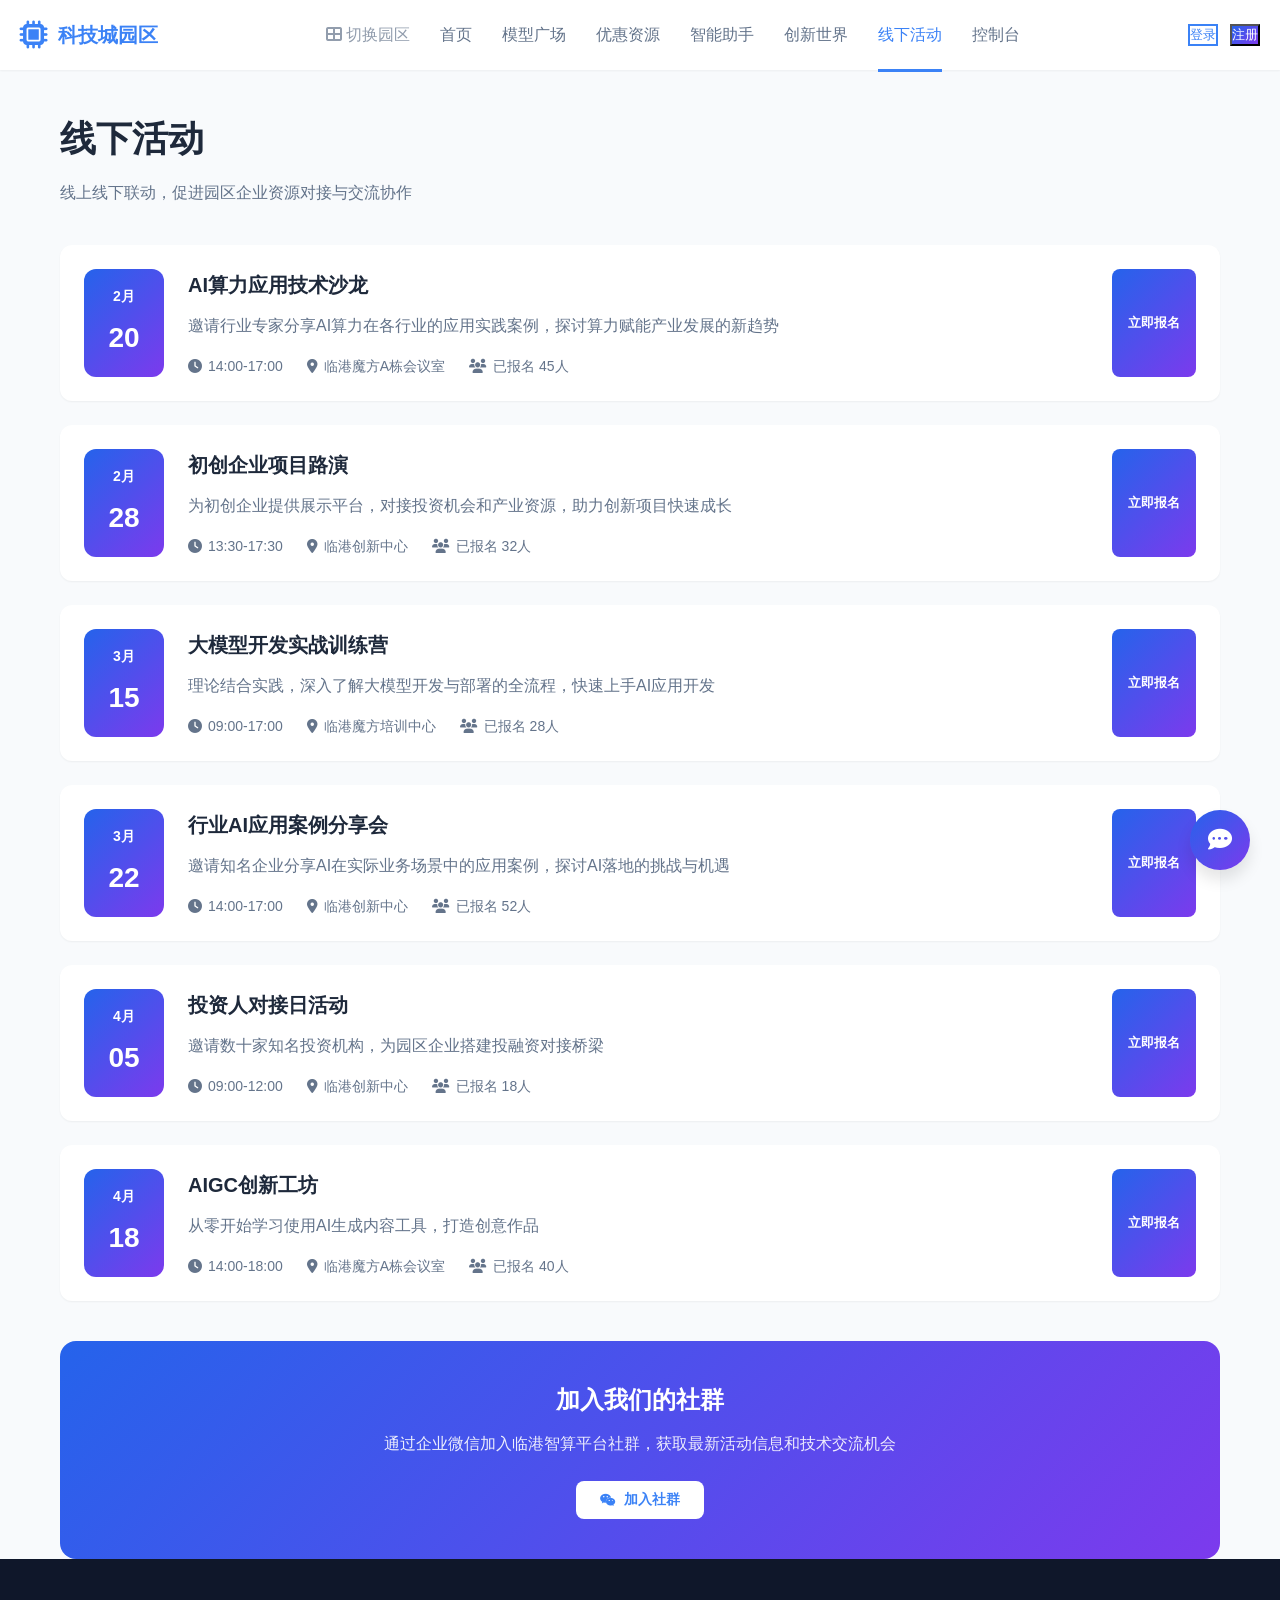
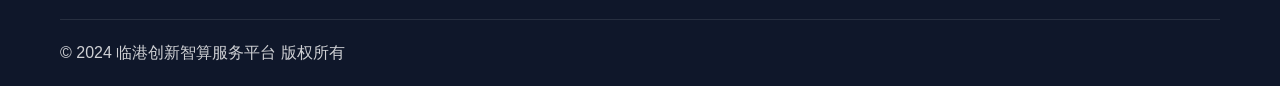
==== demo/activities.html @ a226a866 "feat: 临港创新智算服务平台静态Demo - 首页、模型广场、优惠资源、智能助手、创新世界、线下活动等页面 - 多园区配置支持（科技城、影视基地、魔方等7个园区） - 响应式设计，纯HTML/CS" ====
<!DOCTYPE html>
<html lang="zh-CN">
<head>
    <meta charset="UTF-8">
    <meta name="viewport" content="width=device-width, initial-scale=1.0">
    <title>线下活动 - 临港创新智算服务平台</title>
    <link rel="stylesheet" href="styles.css">
    <link rel="stylesheet" href="https://cdnjs.cloudflare.com/ajax/libs/font-awesome/6.4.0/css/all.min.css">
    <script src="config.js"></script>
    <style>
        :root {
            --primary-color: #3b82f6;
            --primary-dark: #2563eb;
            --primary-gradient: linear-gradient(135deg, #3b82f6, #2563eb);
        }
    </style>
</head>
<body onload="initParkPage()">
    <!-- 顶部导航栏 -->
    <header class="header">
        <div class="header-container">
            <div class="logo">
                <i class="fas fa-microchip"></i>
                <span id="siteTitle">临港创新智算服务平台</span>
            </div>
            <nav class="nav" id="mainNav">
                <a href="portal.html" class="nav-item" style="opacity:0.7"><i class="fas fa-th-large"></i> 切换园区</a>
                <a href="index.html" class="nav-item">首页</a>
                <a href="models.html" class="nav-item" data-feature="models">模型广场</a>
                <a href="resources.html" class="nav-item" data-feature="resources">优惠资源</a>
                <a href="agent.html" class="nav-item" data-feature="agent">智能助手</a>
                <a href="innovation.html" class="nav-item" data-feature="innovation">创新世界</a>
                <a href="activities.html" class="nav-item active" data-feature="activities">线下活动</a>
                <a href="dashboard.html" class="nav-item">控制台</a>
            </nav>
            <div class="auth-buttons">
                <button class="btn-secondary" onclick="showLoginModal()">登录</button>
                <button class="btn-primary" onclick="showLoginModal()">注册</button>
            </div>
            <div class="user-info" id="userInfo" style="display: none;">
                <div class="user-avatar">
                    <i class="fas fa-user"></i>
                </div>
                <div class="user-name" id="userName">企业用户</div>
                <div class="user-dropdown">
                    <a href="dashboard.html"><i class="fas fa-user-circle"></i> 个人中心</a>
                    <a href="dashboard.html"><i class="fas fa-file-invoice-dollar"></i> 账单中心</a>
                    <a href="dashboard.html"><i class="fas fa-cog"></i> 平台管理</a>
                    <a href="#" onclick="logout()"><i class="fas fa-sign-out-alt"></i> 退出登录</a>
                </div>
            </div>
        </div>
    </header>

    <main class="main-content">
        <div class="container">
            <h1 class="page-title">线下活动</h1>
            <p class="page-subtitle">线上线下联动，促进园区企业资源对接与交流协作</p>

            <div class="activity-list">
                <div class="activity-card">
                    <div class="activity-date">
                        <div class="date-month">2月</div>
                        <div class="date-day">20</div>
                    </div>
                    <div class="activity-content">
                        <h4>AI算力应用技术沙龙</h4>
                        <p class="activity-desc">邀请行业专家分享AI算力在各行业的应用实践案例，探讨算力赋能产业发展的新趋势</p>
                        <div class="activity-meta">
                            <span><i class="fas fa-clock"></i> 14:00-17:00</span>
                            <span><i class="fas fa-map-marker-alt"></i> 临港魔方A栋会议室</span>
                            <span><i class="fas fa-users"></i> 已报名 45人</span>
                        </div>
                    </div>
                    <button class="btn btn-primary btn-small" onclick="signUpActivity('AI算力应用技术沙龙')">立即报名</button>
                </div>

                <div class="activity-card">
                    <div class="activity-date">
                        <div class="date-month">2月</div>
                        <div class="date-day">28</div>
                    </div>
                    <div class="activity-content">
                        <h4>初创企业项目路演</h4>
                        <p class="activity-desc">为初创企业提供展示平台，对接投资机会和产业资源，助力创新项目快速成长</p>
                        <div class="activity-meta">
                            <span><i class="fas fa-clock"></i> 13:30-17:30</span>
                            <span><i class="fas fa-map-marker-alt"></i> 临港创新中心</span>
                            <span><i class="fas fa-users"></i> 已报名 32人</span>
                        </div>
                    </div>
                    <button class="btn btn-primary btn-small" onclick="signUpActivity('初创企业项目路演')">立即报名</button>
                </div>

                <div class="activity-card">
                    <div class="activity-date">
                        <div class="date-month">3月</div>
                        <div class="date-day">15</div>
                    </div>
                    <div class="activity-content">
                        <h4>大模型开发实战训练营</h4>
                        <p class="activity-desc">理论结合实践，深入了解大模型开发与部署的全流程，快速上手AI应用开发</p>
                        <div class="activity-meta">
                            <span><i class="fas fa-clock"></i> 09:00-17:00</span>
                            <span><i class="fas fa-map-marker-alt"></i> 临港魔方培训中心</span>
                            <span><i class="fas fa-users"></i> 已报名 28人</span>
                        </div>
                    </div>
                    <button class="btn btn-primary btn-small" onclick="signUpActivity('大模型开发实战训练营')">立即报名</button>
                </div>

                <div class="activity-card">
                    <div class="activity-date">
                        <div class="date-month">3月</div>
                        <div class="date-day">22</div>
                    </div>
                    <div class="activity-content">
                        <h4>行业AI应用案例分享会</h4>
                        <p class="activity-desc">邀请知名企业分享AI在实际业务场景中的应用案例，探讨AI落地的挑战与机遇</p>
                        <div class="activity-meta">
                            <span><i class="fas fa-clock"></i> 14:00-17:00</span>
                            <span><i class="fas fa-map-marker-alt"></i> 临港创新中心</span>
                            <span><i class="fas fa-users"></i> 已报名 52人</span>
                        </div>
                    </div>
                    <button class="btn btn-primary btn-small" onclick="signUpActivity('行业AI应用案例分享会')">立即报名</button>
                </div>

                <div class="activity-card">
                    <div class="activity-date">
                        <div class="date-month">4月</div>
                        <div class="date-day">05</div>
                    </div>
                    <div class="activity-content">
                        <h4>投资人对接日活动</h4>
                        <p class="activity-desc">邀请数十家知名投资机构，为园区企业搭建投融资对接桥梁</p>
                        <div class="activity-meta">
                            <span><i class="fas fa-clock"></i> 09:00-12:00</span>
                            <span><i class="fas fa-map-marker-alt"></i> 临港创新中心</span>
                            <span><i class="fas fa-users"></i> 已报名 18人</span>
                        </div>
                    </div>
                    <button class="btn btn-primary btn-small" onclick="signUpActivity('投资人对接日活动')">立即报名</button>
                </div>

                <div class="activity-card">
                    <div class="activity-date">
                        <div class="date-month">4月</div>
                        <div class="date-day">18</div>
                    </div>
                    <div class="activity-content">
                        <h4>AIGC创新工坊</h4>
                        <p class="activity-desc">从零开始学习使用AI生成内容工具，打造创意作品</p>
                        <div class="activity-meta">
                            <span><i class="fas fa-clock"></i> 14:00-18:00</span>
                            <span><i class="fas fa-map-marker-alt"></i> 临港魔方A栋会议室</span>
                            <span><i class="fas fa-users"></i> 已报名 40人</span>
                        </div>
                    </div>
                    <button class="btn btn-primary btn-small" onclick="signUpActivity('AIGC创新工坊')">立即报名</button>
                </div>
            </div>

            <div class="join-community">
                <h3>加入我们的社群</h3>
                <p>通过企业微信加入临港智算平台社群，获取最新活动信息和技术交流机会</p>
                <button class="btn btn-primary" onclick="showCommunityModal()">
                    <i class="fab fa-weixin"></i> 加入社群
                </button>
            </div>
        </div>
    </main>

    <!-- 页脚 -->
    <footer class="footer">
        <div class="container">
            <div class="footer-bottom">
                <p>&copy; 2024 临港创新智算服务平台 版权所有</p>
            </div>
        </div>
    </footer>

    <!-- 登录模态框 -->
    <div class="modal" id="loginModal">
        <div class="modal-content">
            <div class="modal-header">
                <h3>登录</h3>
                <button class="modal-close" onclick="closeModal('loginModal')">&times;</button>
            </div>
            <div class="modal-body">
                <form id="loginForm">
                    <div class="form-group">
                        <label>用户名/手机号</label>
                        <input type="text" id="loginUsername" placeholder="请输入用户名或手机号">
                    </div>
                    <div class="form-group">
                        <label>密码</label>
                        <input type="password" id="loginPassword" placeholder="请输入密码">
                    </div>
                    <button type="submit" class="btn btn-primary btn-block">登录</button>
                </form>
            </div>
        </div>
    </div>

    <!-- 悬浮聊天按钮 -->
    <button class="chat-float-btn" id="chatFloatBtn" onclick="toggleChat()">
        <i class="fas fa-comment-dots"></i>
    </button>

    <script src="script.js"></script>
    <script>
        function initParkPage() {
            const park = initPark();
            if (!park) return;
            document.title = park.name + ' - 线下活动';
            document.getElementById('siteTitle').textContent = park.name;
            document.querySelectorAll('[data-feature]').forEach(item => {
                const feature = item.getAttribute('data-feature');
                if (park.features[feature] === false) item.style.display = 'none';
            });
        }
    </script>
</body>
</html>
---- demo/styles.css ----
* {
    margin: 0;
    padding: 0;
    box-sizing: border-box;
}

:root {
    --primary-color: #2563eb;
    --primary-dark: #1d4ed8;
    --primary-light: #3b82f6;
    --secondary-color: #64748b;
    --success-color: #10b981;
    --warning-color: #f59e0b;
    --danger-color: #ef4444;
    --bg-light: #f8fafc;
    --bg-white: #ffffff;
    --text-primary: #1e293b;
    --text-secondary: #64748b;
    --border-color: #e2e8f0;
    --shadow-sm: 0 1px 2px rgba(0, 0, 0, 0.05);
    --shadow-md: 0 4px 6px rgba(0, 0, 0, 0.1);
    --shadow-lg: 0 10px 15px rgba(0, 0, 0, 0.1);
    --shadow-xl: 0 20px 25px rgba(0, 0, 0, 0.15);
    --gradient-primary: linear-gradient(135deg, #2563eb 0%, #7c3aed 100%);
    --gradient-hero: linear-gradient(135deg, #0f172a 0%, #1e293b 50%, #334155 100%);
}

body {
    font-family: -apple-system, BlinkMacSystemFont, 'Segoe UI', 'PingFang SC', 'Hiragino Sans GB', 'Microsoft YaHei', sans-serif;
    line-height: 1.6;
    color: var(--text-primary);
    background-color: var(--bg-light);
    overflow-x: hidden;
}

.container {
    max-width: 1200px;
    margin: 0 auto;
    padding: 0 20px;
}

/* Header */
.header {
    background-color: var(--bg-white);
    box-shadow: var(--shadow-sm);
    position: sticky;
    top: 0;
    z-index: 1000;
}

.header-container {
    max-width: 1400px;
    margin: 0 auto;
    padding: 0 20px;
    height: 70px;
    display: flex;
    align-items: center;
    justify-content: space-between;
}

.logo {
    display: flex;
    align-items: center;
    font-size: 20px;
    font-weight: 700;
    color: var(--primary-color);
}

.logo i {
    font-size: 28px;
    margin-right: 10px;
}

.nav {
    display: flex;
    gap: 30px;
}

.nav-item {
    color: var(--text-secondary);
    text-decoration: none;
    font-weight: 500;
    transition: color 0.3s;
    position: relative;
}

.nav-item:hover,
.nav-item.active {
    color: var(--primary-color);
}

.nav-item.active::after {
    content: '';
    position: absolute;
    bottom: -24px;
    left: 0;
    right: 0;
    height: 3px;
    background: var(--primary-color);
}

.auth-buttons {
    display: flex;
    gap: 12px;
    align-items: center;
}

.user-info {
    display: flex;
    align-items: center;
    gap: 12px;
    cursor: pointer;
    position: relative;
}

.user-avatar {
    width: 36px;
    height: 36px;
    background: var(--gradient-primary);
    border-radius: 50%;
    display: flex;
    align-items: center;
    justify-content: center;
    color: white;
}

.user-name {
    font-weight: 500;
}

.user-dropdown {
    position: absolute;
    top: 60px;
    right: 0;
    background: var(--bg-white);
    border-radius: 8px;
    box-shadow: var(--shadow-lg);
    min-width: 180px;
    display: none;
    z-index: 1001;
}

.user-dropdown.active {
    display: block;
}

.user-dropdown a {
    display: flex;
    align-items: center;
    gap: 10px;
    padding: 12px 16px;
    color: var(--text-primary);
    text-decoration: none;
    transition: background 0.3s;
}

.user-dropdown a:hover {
    background: var(--bg-light);
}

.user-dropdown a:first-child {
    border-radius: 8px 8px 0 0;
}

.user-dropdown a:last-child {
    border-radius: 0 0 8px 8px;
    color: var(--danger-color);
}

/* Buttons */
.btn {
    padding: 10px 24px;
    border: none;
    border-radius: 8px;
    font-size: 14px;
    font-weight: 600;
    cursor: pointer;
    transition: all 0.3s;
    display: inline-flex;
    align-items: center;
    justify-content: center;
    gap: 8px;
    text-decoration: none;
}

.btn-primary {
    background: var(--gradient-primary);
    color: white;
}

.btn-primary:hover {
    background: var(--primary-dark);
    transform: translateY(-2px);
    box-shadow: var(--shadow-md);
}

.btn-secondary {
    background: var(--bg-white);
    color: var(--primary-color);
    border: 2px solid var(--primary-color);
}

.btn-secondary:hover {
    background: var(--primary-color);
    color: white;
}

.btn-large {
    padding: 14px 36px;
    font-size: 16px;
}

.btn-block {
    width: 100%;
}

.btn-small {
    padding: 6px 16px;
    font-size: 13px;
}

/* Hero Section */
.hero {
    background: var(--gradient-hero);
    color: white;
    padding: 120px 0 80px;
    position: relative;
    overflow: hidden;
}

.hero::before {
    content: '';
    position: absolute;
    top: 0;
    left: 0;
    right: 0;
    bottom: 0;
    background: url('data:image/svg+xml,<svg xmlns="http://www.w3.org/2000/svg" viewBox="0 0 100 100"><circle cx="50" cy="50" r="1" fill="rgba(255,255,255,0.1)"/></svg>') repeat;
    background-size: 40px 40px;
    animation: float 20s linear infinite;
}

@keyframes float {
    0% { transform: translateY(0); }
    100% { transform: translateY(-40px); }
}

.hero-content {
    text-align: center;
    position: relative;
    z-index: 1;
}

.hero h1 {
    font-size: 48px;
    font-weight: 800;
    margin-bottom: 20px;
    line-height: 1.2;
}

.hero-subtitle {
    font-size: 20px;
    color: rgba(255, 255, 255, 0.8);
    margin-bottom: 40px;
}

.hero-buttons {
    display: flex;
    gap: 20px;
    justify-content: center;
    margin-bottom: 60px;
}

.hero-stats {
    display: flex;
    justify-content: center;
    gap: 60px;
    max-width: 800px;
    margin: 0 auto;
}

.stat-item {
    text-align: center;
}

.stat-number {
    font-size: 36px;
    font-weight: 800;
    color: var(--primary-light);
    margin-bottom: 8px;
}

.stat-label {
    font-size: 14px;
    color: rgba(255, 255, 255, 0.7);
}

/* Features Section */
.features {
    padding: 80px 0;
    background: var(--bg-white);
}

.section-title {
    text-align: center;
    font-size: 36px;
    font-weight: 700;
    margin-bottom: 16px;
    color: var(--text-primary);
}

.section-subtitle {
    text-align: center;
    font-size: 16px;
    color: var(--text-secondary);
    margin-bottom: 50px;
    max-width: 600px;
    margin-left: auto;
    margin-right: auto;
}

.features-grid {
    display: grid;
    grid-template-columns: repeat(auto-fit, minmax(280px, 1fr));
    gap: 30px;
}

.feature-card {
    background: var(--bg-light);
    border-radius: 16px;
    padding: 40px 30px;
    text-align: center;
    transition: all 0.3s;
}

.feature-card:hover {
    transform: translateY(-8px);
    box-shadow: var(--shadow-lg);
    background: var(--bg-white);
}

.feature-icon {
    width: 80px;
    height: 80px;
    background: var(--gradient-primary);
    border-radius: 50%;
    display: flex;
    align-items: center;
    justify-content: center;
    margin: 0 auto 24px;
    color: white;
    font-size: 32px;
}

.feature-card h3 {
    font-size: 22px;
    font-weight: 700;
    margin-bottom: 16px;
    color: var(--text-primary);
}

.feature-card p {
    color: var(--text-secondary);
    margin-bottom: 20px;
    line-height: 1.6;
}

.feature-link {
    color: var(--primary-color);
    text-decoration: none;
    font-weight: 600;
    display: inline-flex;
    align-items: center;
    gap: 6px;
    transition: gap 0.3s;
}

.feature-link:hover {
    gap: 10px;
}

/* Section Light */
.section-light {
    padding: 80px 0;
    background: var(--bg-light);
}

/* Model Section */
.model-tabs {
    display: flex;
    justify-content: center;
    gap: 12px;
    margin-bottom: 40px;
    flex-wrap: wrap;
}

.tab-btn {
    padding: 10px 24px;
    border: 2px solid var(--border-color);
    background: var(--bg-white);
    border-radius: 25px;
    font-weight: 500;
    cursor: pointer;
    transition: all 0.3s;
}

.tab-btn:hover,
.tab-btn.active {
    background: var(--primary-color);
    border-color: var(--primary-color);
    color: white;
}

.model-list {
    display: grid;
    grid-template-columns: repeat(auto-fill, minmax(320px, 1fr));
    gap: 24px;
}

.model-card {
    background: var(--bg-white);
    border-radius: 12px;
    padding: 24px;
    box-shadow: var(--shadow-sm);
    transition: all 0.3s;
}

.model-card:hover {
    transform: translateY(-4px);
    box-shadow: var(--shadow-md);
}

.model-header {
    display: flex;
    justify-content: space-between;
    align-items: center;
    margin-bottom: 12px;
}

.model-header h4 {
    font-size: 18px;
    font-weight: 600;
}

.model-tag {
    padding: 4px 10px;
    border-radius: 4px;
    font-size: 12px;
    font-weight: 600;
}

.model-tag.hot {
    background: #fef3c7;
    color: #92400e;
}

.model-tag.new {
    background: #dbeafe;
    color: #1e40af;
}

.model-tag.recommend {
    background: #d1fae5;
    color: #065f46;
}

.model-desc {
    color: var(--text-secondary);
    font-size: 14px;
    margin-bottom: 16px;
    line-height: 1.5;
}

.model-stats {
    display: flex;
    gap: 16px;
    margin-bottom: 16px;
}

.model-stats span {
    font-size: 13px;
    color: var(--text-secondary);
    display: flex;
    align-items: center;
    gap: 4px;
}

.btn-use-model {
    width: 100%;
    padding: 10px;
    background: var(--bg-white);
    border: 2px solid var(--primary-color);
    color: var(--primary-color);
    border-radius: 6px;
    font-weight: 600;
    cursor: pointer;
    transition: all 0.3s;
}

.btn-use-model:hover {
    background: var(--primary-color);
    color: white;
}

/* Resources Section */
.resources-section {
    padding: 80px 0;
    background: var(--bg-white);
}

.resource-type-switch {
    display: flex;
    gap: 12px;
    margin-bottom: 40px;
    justify-content: center;
}

.resource-btn {
    padding: 10px 32px;
    border: none;
    background: var(--bg-light);
    border-radius: 8px;
    font-weight: 600;
    cursor: pointer;
    transition: all 0.3s;
    color: var(--text-secondary);
}

.resource-btn:hover,
.resource-btn.active {
    background: var(--primary-color);
    color: white;
}

.resource-content {
    display: none;
}

.resource-content.active {
    display: block;
}

.resource-cards {
    display: grid;
    grid-template-columns: repeat(auto-fit, minmax(280px, 1fr));
    gap: 24px;
}

.resource-card {
    background: var(--bg-white);
    border: 2px solid var(--border-color);
    border-radius: 16px;
    padding: 24px;
    position: relative;
    transition: all 0.3s;
}

.resource-card:hover {
    border-color: var(--primary-color);
    box-shadow: var(--shadow-lg);
}

.resource-card.recommend {
    border-color: var(--primary-color);
    background: linear-gradient(135deg, #eff6ff 0%, #ffffff 100%);
}

.resource-badge {
    position: absolute;
    top: -12px;
    right: 24px;
    background: var(--gradient-primary);
    color: white;
    padding: 4px 16px;
    border-radius: 20px;
    font-size: 13px;
    font-weight: 600;
}

.resource-header {
    display: flex;
    justify-content: space-between;
    align-items: center;
    margin-bottom: 20px;
}

.resource-header h3 {
    font-size: 20px;
    font-weight: 700;
    color: var(--text-primary);
}

.resource-price {
    font-size: 28px;
    font-weight: 800;
    color: var(--primary-color);
}

.resource-price .unit {
    font-size: 14px;
    font-weight: 500;
    color: var(--text-secondary);
}

.resource-specs {
    margin-bottom: 24px;
}

.spec-row {
    display: flex;
    justify-content: space-between;
    padding: 10px 0;
    border-bottom: 1px solid var(--border-color);
    font-size: 14px;
}

.spec-row:last-child {
    border-bottom: none;
}

.spec-row.highlight {
    color: var(--primary-color);
    font-weight: 600;
    font-size: 15px;
}

/* Pricing Table */
.pricing-table {
    background: var(--bg-white);
    border-radius: 12px;
    overflow: hidden;
    box-shadow: var(--shadow-sm);
}

.pricing-table table {
    width: 100%;
    border-collapse: collapse;
}

.pricing-table thead {
    background: var(--gradient-primary);
    color: white;
}

.pricing-table th {
    padding: 16px;
    text-align: left;
    font-weight: 600;
}

.pricing-table td {
    padding: 16px;
    border-bottom: 1px solid var(--border-color);
}

.pricing-table tbody tr:hover {
    background: var(--bg-light);
}

.pricing-table tbody tr.highlight {
    background: #f0f9ff;
}

.pricing-table .price {
    color: var(--primary-color);
    font-weight: 700;
    font-size: 16px;
}

.pricing-table .unit {
    font-size: 12px;
    color: var(--text-secondary);
    font-weight: 500;
}

/* Agent Section */
.agent-container {
    display: grid;
    grid-template-columns: repeat(auto-fit, minmax(320px, 1fr));
    gap: 30px;
}

.agent-card {
    background: var(--bg-white);
    border-radius: 16px;
    padding: 32px;
    text-align: center;
    box-shadow: var(--shadow-sm);
    transition: all 0.3s;
}

.agent-card:hover {
    transform: translateY(-6px);
    box-shadow: var(--shadow-lg);
}

.agent-card.policy .agent-icon {
    background: linear-gradient(135deg, #3b82f6 0%, #1d4ed8 100%);
}

.agent-card.technique .agent-icon {
    background: linear-gradient(135deg, #8b5cf6 0%, #6d28d9 100%);
}

.agent-card.business .agent-icon {
    background: linear-gradient(135deg, #10b981 0%, #059669 100%);
}

.agent-icon {
    width: 80px;
    height: 80px;
    border-radius: 50%;
    display: flex;
    align-items: center;
    justify-content: center;
    margin: 0 auto 20px;
    color: white;
    font-size: 32px;
}

.agent-card h3 {
    font-size: 22px;
    font-weight: 700;
    margin-bottom: 12px;
    color: var(--text-primary);
}

.agent-card p {
    color: var(--text-secondary);
    margin-bottom: 20px;
    line-height: 1.6;
}

.agent-features {
    text-align: left;
    margin-bottom: 24px;
}

.agent-features li {
    display: flex;
    align-items: center;
    gap: 8px;
    color: var(--text-secondary);
    font-size: 14px;
    padding: 6px 0;
}

.agent-features i {
    color: var(--success-color);
}

/* Innovation Section */
.innovation-section {
    padding: 80px 0;
    background: var(--bg-white);
}

.innovation-features {
    display: grid;
    grid-template-columns: repeat(auto-fit, minmax(250px, 1fr));
    gap: 30px;
    margin-bottom: 50px;
}

.innovation-feature {
    text-align: center;
}

.innovation-number {
    width: 60px;
    height: 60px;
    background: var(--gradient-primary);
    border-radius: 50%;
    display: flex;
    align-items: center;
    justify-content: center;
    font-size: 24px;
    font-weight: 800;
    color: white;
    margin: 0 auto 20px;
}

.innovation-feature h3 {
    font-size: 20px;
    font-weight: 700;
    margin-bottom: 12px;
}

.innovation-feature p {
    color: var(--text-secondary);
    line-height: 1.6;
}

.app-market {
    background: var(--bg-light);
    border-radius: 16px;
    padding: 30px;
}

.app-market h3 {
    font-size: 24px;
    font-weight: 700;
    margin-bottom: 24px;
}

.app-list {
    display: grid;
    grid-template-columns: repeat(auto-fit, minmax(300px, 1fr));
    gap: 20px;
    margin-bottom: 24px;
}

.app-card {
    display: flex;
    align-items: center;
    gap: 16px;
    background: var(--bg-white);
    padding: 16px;
    border-radius: 12px;
    transition: all 0.3s;
}

.app-card:hover {
    box-shadow: var(--shadow-md);
    transform: translateX(4px);
}

.app-icon {
    width: 56px;
    height: 56px;
    background: var(--gradient-primary);
    border-radius: 12px;
    display: flex;
    align-items: center;
    justify-content: center;
    color: white;
    font-size: 24px;
    flex-shrink: 0;
}

.app-info {
    flex: 1;
}

.app-info h4 {
    font-size: 16px;
    font-weight: 600;
    margin-bottom: 4px;
}

.app-author {
    font-size: 13px;
    color: var(--text-secondary);
    margin-bottom: 8px;
}

.app-stats {
    display: flex;
    gap: 16px;
    font-size: 12px;
    color: var(--text-secondary);
}

.app-stats span {
    display: flex;
    align-items: center;
    gap: 4px;
}

.app-upload-section {
    text-align: center;
    padding: 20px;
    border-top: 1px solid var(--border-color);
}

/* Activities Section */
.activity-list {
    display: flex;
    flex-direction: column;
    gap: 24px;
    margin-bottom: 40px;
}

.activity-card {
    display: flex;
    gap: 24px;
    background: var(--bg-white);
    padding: 24px;
    border-radius: 12px;
    box-shadow: var(--shadow-sm);
    transition: all 0.3s;
}

.activity-card:hover {
    box-shadow: var(--shadow-md);
    transform: translateY(-2px);
}

.activity-date {
    text-align: center;
    background: var(--gradient-primary);
    color: white;
    padding: 16px;
    border-radius: 12px;
    min-width: 80px;
}

.date-month {
    font-size: 14px;
    font-weight: 600;
    margin-bottom: 8px;
}

.date-day {
    font-size: 28px;
    font-weight: 800;
}

.activity-content {
    flex: 1;
}

.activity-content h4 {
    font-size: 20px;
    font-weight: 700;
    margin-bottom: 12px;
}

.activity-desc {
    color: var(--text-secondary);
    margin-bottom: 16px;
}

.activity-meta {
    display: flex;
    gap: 24px;
    font-size: 14px;
    color: var(--text-secondary);
}

.activity-meta span {
    display: flex;
    align-items: center;
    gap: 6px;
}

.join-community {
    text-align: center;
    background: var(--gradient-primary);
    color: white;
    padding: 40px;
    border-radius: 16px;
}

.join-community h3 {
    font-size: 24px;
    font-weight: 700;
    margin-bottom: 12px;
}

.join-community p {
    margin-bottom: 24px;
    opacity: 0.9;
}

.join-community .btn {
    background: white;
    color: var(--primary-color);
}

.join-community .btn:hover {
    background: var(--bg-light);
}

/* Dashboard Section */
.dashboard-section {
    padding: 80px 0;
    background: var(--bg-white);
}

.dashboard-grid {
    display: grid;
    grid-template-columns: repeat(2, 1fr);
    gap: 24px;
}

.dashboard-card {
    background: var(--bg-light);
    border-radius: 16px;
    padding: 24px;
    box-shadow: var(--shadow-sm);
}

.dashboard-card h3 {
    font-size: 18px;
    font-weight: 700;
    margin-bottom: 20px;
    display: flex;
    align-items: center;
    gap: 10px;
}

.overview-stats {
    display: grid;
    grid-template-columns: repeat(2, 1fr);
    gap: 16px;
}

.overview-item {
    background: var(--bg-white);
    padding: 20px;
    border-radius: 12px;
    text-align: center;
}

.overview-label {
    font-size: 14px;
    color: var(--text-secondary);
    margin-bottom: 8px;
}

.overview-value {
    font-size: 24px;
    font-weight: 800;
    color: var(--primary-color);
}

.usage-chart {
    height: 200px;
}

.chart-placeholder {
    height: 100%;
    background: var(--bg-white);
    border-radius: 12px;
    display: flex;
    flex-direction: column;
    align-items: center;
    justify-content: center;
    color: var(--text-secondary);
}

.chart-placeholder i {
    font-size: 48px;
    margin-bottom: 12px;
    opacity: 0.5;
}

.bill-list {
    display: flex;
    flex-direction: column;
    gap: 12px;
    max-height: 260px;
    overflow-y: auto;
}

.bill-item {
    display: flex;
    justify-content: space-between;
    align-items: center;
    background: var(--bg-white);
    padding: 12px 16px;
    border-radius: 8px;
}

.bill-item.subsidy {
    border-left: 3px solid var(--success-color);
}

.bill-item.point {
    border-left: 3px solid var(--warning-color);
}

.bill-title {
    font-size: 14px;
    font-weight: 600;
}

.bill-amount {
    font-weight: 700;
}

.bill-item.subsidy .bill-amount {
    color: var(--success-color);
}

.quick-links {
    display: grid;
    grid-template-columns: repeat(3, 1fr);
    gap: 12px;
}

.quick-link-btn {
    background: var(--bg-white);
    border: none;
    padding: 20px 12px;
    border-radius: 12px;
    cursor: pointer;
    transition: all 0.3s;
    display: flex;
    flex-direction: column;
    align-items: center;
    gap: 8px;
}

.quick-link-btn:hover {
    background: var(--primary-color);
    color: white;
    transform: translateY(-2px);
}

.quick-link-btn i {
    font-size: 24px;
}

/* Partners Section */
.partners {
    padding: 60px 0;
    background: var(--bg-light);
}

.partners h2 {
    text-align: center;
    font-size: 28px;
    font-weight: 700;
    margin-bottom: 40px;
}

.partners-grid {
    display: grid;
    grid-template-columns: repeat(auto-fit, minmax(200px, 1fr));
    gap: 30px;
}

.partner-item {
    text-align: center;
}

.partner-logo {
    width: 100px;
    height: 100px;
    background: var(--bg-white);
    border-radius: 16px;
    display: flex;
    align-items: center;
    justify-content: center;
    margin: 0 auto 16px;
    box-shadow: var(--shadow-sm);
    color: var(--primary-color);
    font-size: 36px;
    transition: all 0.3s;
}

.partner-item:hover .partner-logo {
    transform: scale(1.1);
    background: var(--gradient-primary);
    color: white;
}

.partner-item h4 {
    font-size: 18px;
    font-weight: 700;
    margin-bottom: 8px;
}

.partner-item p {
    color: var(--text-secondary);
    font-size: 14px;
}

/* Footer */
.footer {
    background: #0f172a;
    color: rgba(255, 255, 255, 0.8);
    padding: 60px 0 20px;
}

.footer-top {
    display: grid;
    grid-template-columns: repeat(auto-fit, minmax(200px, 1fr));
    gap: 40px;
    margin-bottom: 40px;
}

.footer-section h4 {
    color: white;
    font-size: 16px;
    font-weight: 600;
    margin-bottom: 20px;
}

.footer-section ul {
    list-style: none;
}

.footer-section ul li {
    margin-bottom: 12px;
}

.footer-section ul li a {
    color: rgba(255, 255, 255, 0.6);
    text-decoration: none;
    transition: color 0.3s;
}

.footer-section ul li a:hover {
    color: white;
}

.footer-section.contact p {
    margin-bottom: 12px;
    display: flex;
    align-items: center;
    gap: 10px;
}

.footer-section.contact i {
    color: var(--primary-light);
}

.footer-bottom {
    display: flex;
    justify-content: space-between;
    align-items: center;
    padding-top: 20px;
    border-top: 1px solid rgba(255, 255, 255, 0.1);
}

.footer-right a {
    color: rgba(255, 255, 255, 0.6);
    text-decoration: none;
    margin-left: 24px;
    transition: color 0.3s;
}

.footer-right a:hover {
    color: white;
}

/* Modal */
.modal {
    display: none;
    position: fixed;
    top: 0;
    left: 0;
    right: 0;
    bottom: 0;
    background: rgba(0, 0, 0, 0.5);
    z-index: 2000;
    align-items: center;
    justify-content: center;
    padding: 20px;
}

.modal.active {
    display: flex;
}

.modal-content {
    background: var(--bg-white);
    border-radius: 16px;
    max-width: 440px;
    width: 100%;
    max-height: 90vh;
    overflow-y: auto;
    animation: modalSlideIn 0.3s ease;
}

@keyframes modalSlideIn {
    from {
        opacity: 0;
        transform: translateY(-20px);
    }
    to {
        opacity: 1;
        transform: translateY(0);
    }
}

.modal-large {
    max-width: 600px;
}

.modal-header {
    display: flex;
    justify-content: space-between;
    align-items: center;
    padding: 24px;
    border-bottom: 1px solid var(--border-color);
}

.modal-header h3 {
    font-size: 20px;
    font-weight: 700;
}

.modal-close {
    background: none;
    border: none;
    font-size: 28px;
    cursor: pointer;
    color: var(--text-secondary);
    transition: color 0.3s;
}

.modal-close:hover {
    color: var(--danger-color);
}

.modal-body {
    padding: 24px;
}

.form-group {
    margin-bottom: 20px;
}

.form-group label {
    display: block;
    margin-bottom: 8px;
    font-weight: 600;
    font-size: 14px;
    color: var(--text-primary);
}

.form-group input,
.form-group select,
.form-group textarea {
    width: 100%;
    padding: 12px 16px;
    border: 2px solid var(--border-color);
    border-radius: 8px;
    font-size: 14px;
    transition: border-color 0.3s;
}

.form-group input:focus,
.form-group select:focus,
.form-group textarea:focus {
    outline: none;
    border-color: var(--primary-color);
}

.range-slider {
    display: flex;
    align-items: center;
    gap: 16px;
}

.range-slider input[type="range"] {
    flex: 1;
}

.modal-footer-text {
    text-align: center;
    margin-top: 20px;
    font-size: 14px;
}

.modal-footer-text a {
    color: var(--primary-color);
    text-decoration: none;
    font-weight: 600;
}

.modal-footer-text a:hover {
    text-decoration: underline;
}

/* Chat Widget */
.chat-float-btn {
    position: fixed;
    bottom: 30px;
    right: 30px;
    width: 60px;
    height: 60px;
    background: var(--gradient-primary);
    border-radius: 50%;
    border: none;
    color: white;
    font-size: 24px;
    cursor: pointer;
    box-shadow: var(--shadow-lg);
    transition: all 0.3s;
    z-index: 1800;
}

.chat-float-btn:hover {
    transform: scale(1.1);
}

.chat-widget {
    position: fixed;
    bottom: 100px;
    right: 30px;
    width: 380px;
    height: 520px;
    background: var(--bg-white);
    border-radius: 16px;
    box-shadow: var(--shadow-xl);
    z-index: 1800;
    display: none;
    flex-direction: column;
    overflow: hidden;
    animation: slideUp 0.3s ease;
}

.chat-widget.active {
    display: flex;
}

@keyframes slideUp {
    from {
        opacity: 0;
        transform: translateY(20px);
    }
    to {
        opacity: 1;
        transform: translateY(0);
    }
}

.chat-header {
    background: var(--gradient-primary);
    color: white;
    padding: 16px 20px;
    display: flex;
    justify-content: space-between;
    align-items: center;
}

.chat-title {
    display: flex;
    align-items: center;
    gap: 10px;
    font-weight: 600;
}

.chat-close {
    background: none;
    border: none;
    color: white;
    font-size: 24px;
    cursor: pointer;
    opacity: 0.9;
    transition: opacity 0.3s;
}

.chat-close:hover {
    opacity: 1;
}

.chat-messages {
    flex: 1;
    overflow-y: auto;
    padding: 20px;
    background: var(--bg-light);
}

.chat-message {
    display: flex;
    gap: 12px;
    margin-bottom: 16px;
}

.chat-message.user {
    flex-direction: row-reverse;
}

.message-avatar {
    width: 36px;
    height: 36px;
    border-radius: 50%;
    display: flex;
    align-items: center;
    justify-content: center;
    flex-shrink: 0;
}

.chat-message.agent .message-avatar {
    background: var(--gradient-primary);
    color: white;
}

.chat-message.user .message-avatar {
    background: #64748b;
    color: white;
}

.message-content {
    background: var(--bg-white);
    padding: 12px 16px;
    border-radius: 12px;
    max-width: calc(100% - 48px);
    box-shadow: var(--shadow-sm);
}

.chat-message.agent .message-content {
    border-top-left-radius: 0;
}

.chat-message.user .message-content {
    background: var(--primary-color);
    color: white;
    border-top-right-radius: 0;
}

.message-content p {
    margin: 0;
    font-size: 14px;
    line-height: 1.5;
}

.chat-input-area {
    display: flex;
    padding: 16px;
    border-top: 1px solid var(--border-color);
    gap: 12px;
}

.chat-input-area input {
    flex: 1;
    padding: 12px 16px;
    border: 2px solid var(--border-color);
    border-radius: 24px;
    font-size: 14px;
    transition: border-color 0.3s;
}

.chat-input-area input:focus {
    outline: none;
    border-color: var(--primary-color);
}

.chat-send {
    width: 44px;
    height: 44px;
    background: var(--gradient-primary);
    border: none;
    border-radius: 50%;
    color: white;
    cursor: pointer;
    transition: all 0.3s;
}

.chat-send:hover {
    transform: scale(1.05);
}

/* Responsive */
@media (max-width: 1024px) {
    .dashboard-grid {
        grid-template-columns: 1fr;
    }
}

@media (max-width: 768px) {
    .header-container {
        height: auto;
        flex-direction: column;
        padding: 15px 20px;
        gap: 15px;
    }

    .nav {
        flex-wrap: wrap;
        justify-content: center;
        gap: 15px;
    }

    .auth-buttons {
        width: 100%;
        justify-content: center;
    }

    .hero h1 {
        font-size: 32px;
    }

    .hero-subtitle {
        font-size: 16px;
    }

    .hero-stats {
        flex-direction: column;
        gap: 30px;
    }

    .hero-buttons {
        flex-direction: column;
    }

    .activity-card {
        flex-direction: column;
    }

    .activity-date {
        min-width: 70px;
    }

    .activity-meta {
        flex-direction: column;
        gap: 8px;
    }

    .chat-widget {
        width: calc(100% - 40px);
        right: 20px;
        bottom: 90px;
    }

    .footer-bottom {
        flex-direction: column;
        gap: 16px;
        text-align: center;
    }

    .footer-right a {
        margin: 0 12px;
    }
}

@media (max-width: 480px) {
    .hero {
        padding: 80px 0 50px;
    }

    .hero h1 {
        font-size: 24px;
    }

    .section-title {
        font-size: 28px;
    }

    .features-grid,
    .model-list,
    .agent-container,
    .innovation-features,
    .app-list {
        grid-template-columns: 1fr;
    }
}

/* Page Layout */
.main-content {
    min-height: calc(100vh - 280px);
    padding-top: 40px;
}

.page-title {
    font-size: 36px;
    font-weight: 700;
    margin-bottom: 12px;
    color: var(--text-primary);
}

.page-subtitle {
    font-size: 16px;
    color: var(--text-secondary);
    margin-bottom: 40px;
}

.resource-section-title {
    font-size: 24px;
    font-weight: 600;
    margin-bottom: 24px;
    margin-top: 40px;
    color: var(--text-primary);
}

/* FAQ Section */
.faq-section {
    margin-top: 60px;
}

.faq-section h2 {
    font-size: 28px;
    font-weight: 700;
    text-align: center;
    margin-bottom: 32px;
}

.faq-list {
    display: flex;
    flex-direction: column;
    gap: 16px;
}

.faq-item {
    background: var(--bg-white);
    border-radius: 12px;
    padding: 20px;
    box-shadow: var(--shadow-sm);
}

.faq-question {
    font-size: 18px;
    font-weight: 600;
    color: var(--primary-color);
    margin-bottom: 12px;
    display: flex;
    align-items: center;
    gap: 10px;
}

.faq-answer {
    color: var(--text-secondary);
    line-height: 1.6;
}

/* App Market */
.app-market-header {
    display: flex;
    justify-content: space-between;
    align-items: center;
    margin-bottom: 24px;
    flex-wrap: wrap;
    gap: 16px;
}

.app-filter {
    display: flex;
    gap: 8px;
}

.filter-btn {
    padding: 8px 16px;
    background: var(--bg-white);
    border: 1px solid var(--border-color);
    border-radius: 20px;
    font-size: 14px;
    cursor: pointer;
    transition: all 0.3s;
}

.filter-btn:hover,
.filter-btn.active {
    background: var(--primary-color);
    color: white;
    border-color: var(--primary-color);
}

/* Company Info */
.company-info {
    background: var(--bg-white);
    border-radius: 16px;
    padding: 24px;
    box-shadow: var(--shadow-sm);
    margin-top: 24px;
}

.company-info h3 {
    font-size: 18px;
    font-weight: 700;
    margin-bottom: 20px;
    display: flex;
    align-items: center;
    gap: 10px;
}

.info-grid {
    display: grid;
    grid-template-columns: repeat(auto-fit, minmax(200px, 1fr));
    gap: 16px;
}

.info-item {
    display: flex;
    flex-direction: column;
    gap: 4px;
}

.info-item label {
    font-size: 13px;
    color: var(--text-secondary);
}

.info-item span {
    font-size: 15px;
    color: var(--text-primary);
    font-weight: 500;
}

.info-item .status-active {
    color: var(--success-color);
    font-weight: 600;
}

/* Scrollbar */
::-webkit-scrollbar {
    width: 8px;
}

::-webkit-scrollbar-track {
    background: var(--bg-light);
}

::-webkit-scrollbar-thumb {
    background: #cbd5e1;
    border-radius: 4px;
}

::-webkit-scrollbar-thumb:hover {
    background: #94a3b8;
}
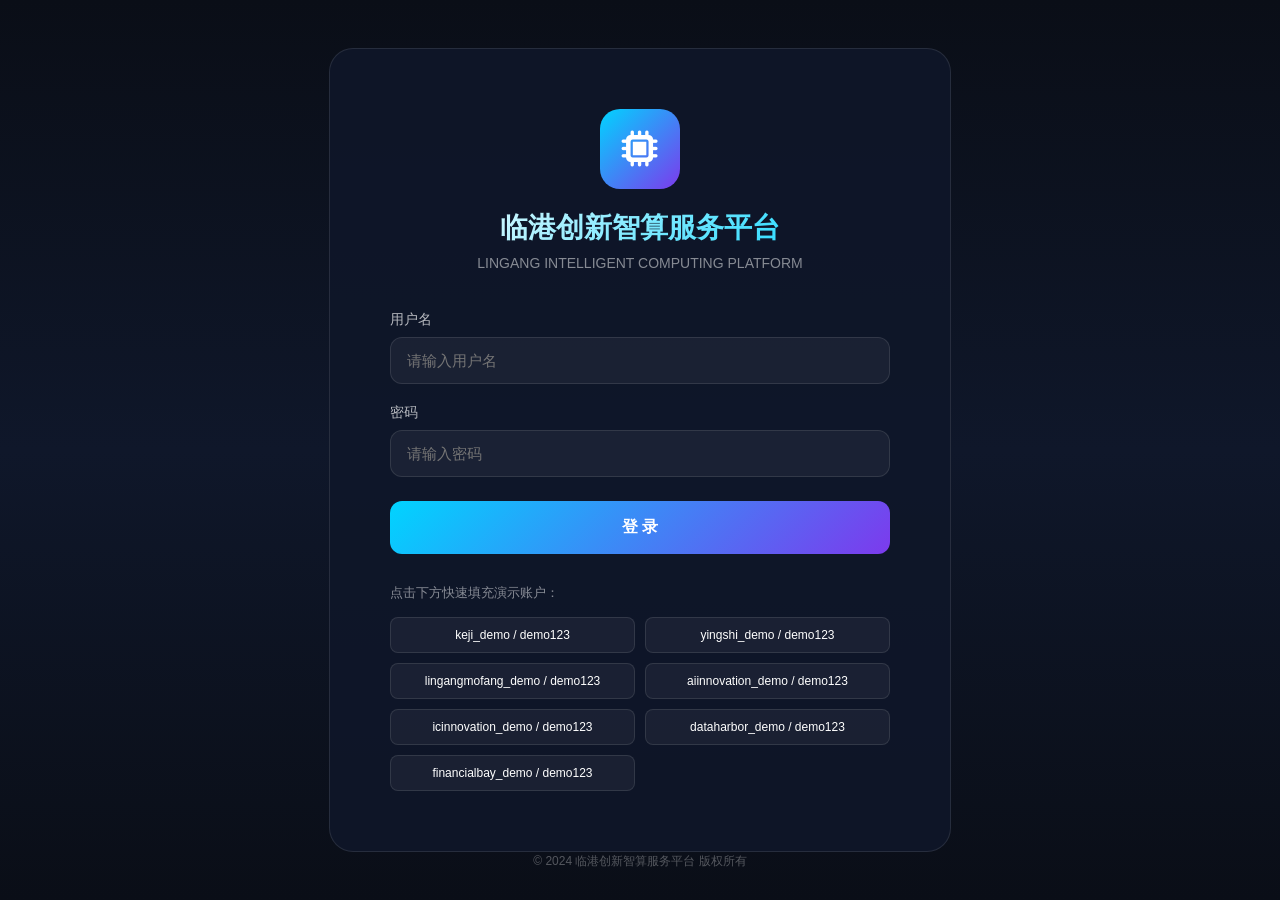
==== commit 55af6790: "更新平台结构和功能" ====
--- a/demo/activities.html
+++ b/demo/activities.html
@@ -7,6 +7,14 @@
     <link rel="stylesheet" href="styles.css">
     <link rel="stylesheet" href="https://cdnjs.cloudflare.com/ajax/libs/font-awesome/6.4.0/css/all.min.css">
     <script src="config.js"></script>
+    <script src="auth.js"></script>
+    <script>
+        document.addEventListener('DOMContentLoaded', () => {
+            if (!checkPageAuth()) {
+                return;
+            }
+        });
+    </script>
     <style>
         :root {
             --primary-color: #3b82f6;
@@ -24,7 +32,6 @@
                 <span id="siteTitle">临港创新智算服务平台</span>
             </div>
             <nav class="nav" id="mainNav">
-                <a href="portal.html" class="nav-item" style="opacity:0.7"><i class="fas fa-th-large"></i> 切换园区</a>
                 <a href="index.html" class="nav-item">首页</a>
                 <a href="models.html" class="nav-item" data-feature="models">模型广场</a>
                 <a href="resources.html" class="nav-item" data-feature="resources">优惠资源</a>
@@ -68,7 +75,7 @@
                         <p class="activity-desc">邀请行业专家分享AI算力在各行业的应用实践案例，探讨算力赋能产业发展的新趋势</p>
                         <div class="activity-meta">
                             <span><i class="fas fa-clock"></i> 14:00-17:00</span>
-                            <span><i class="fas fa-map-marker-alt"></i> 临港魔方A栋会议室</span>
+                            <span><i class="fas fa-map-marker-alt"></i> 园区会议中心</span>
                             <span><i class="fas fa-users"></i> 已报名 45人</span>
                         </div>
                     </div>
@@ -85,7 +92,7 @@
                         <p class="activity-desc">为初创企业提供展示平台，对接投资机会和产业资源，助力创新项目快速成长</p>
                         <div class="activity-meta">
                             <span><i class="fas fa-clock"></i> 13:30-17:30</span>
-                            <span><i class="fas fa-map-marker-alt"></i> 临港创新中心</span>
+                            <span><i class="fas fa-map-marker-alt"></i> 园区创新中心</span>
                             <span><i class="fas fa-users"></i> 已报名 32人</span>
                         </div>
                     </div>
@@ -102,7 +109,7 @@
                         <p class="activity-desc">理论结合实践，深入了解大模型开发与部署的全流程，快速上手AI应用开发</p>
                         <div class="activity-meta">
                             <span><i class="fas fa-clock"></i> 09:00-17:00</span>
-                            <span><i class="fas fa-map-marker-alt"></i> 临港魔方培训中心</span>
+                            <span><i class="fas fa-map-marker-alt"></i> 园区培训中心</span>
                             <span><i class="fas fa-users"></i> 已报名 28人</span>
                         </div>
                     </div>
@@ -119,7 +126,7 @@
                         <p class="activity-desc">邀请知名企业分享AI在实际业务场景中的应用案例，探讨AI落地的挑战与机遇</p>
                         <div class="activity-meta">
                             <span><i class="fas fa-clock"></i> 14:00-17:00</span>
-                            <span><i class="fas fa-map-marker-alt"></i> 临港创新中心</span>
+                            <span><i class="fas fa-map-marker-alt"></i> 园区创新中心</span>
                             <span><i class="fas fa-users"></i> 已报名 52人</span>
                         </div>
                     </div>
@@ -136,7 +143,7 @@
                         <p class="activity-desc">邀请数十家知名投资机构，为园区企业搭建投融资对接桥梁</p>
                         <div class="activity-meta">
                             <span><i class="fas fa-clock"></i> 09:00-12:00</span>
-                            <span><i class="fas fa-map-marker-alt"></i> 临港创新中心</span>
+                            <span><i class="fas fa-map-marker-alt"></i> 园区创新中心</span>
                             <span><i class="fas fa-users"></i> 已报名 18人</span>
                         </div>
                     </div>
@@ -153,7 +160,7 @@
                         <p class="activity-desc">从零开始学习使用AI生成内容工具，打造创意作品</p>
                         <div class="activity-meta">
                             <span><i class="fas fa-clock"></i> 14:00-18:00</span>
-                            <span><i class="fas fa-map-marker-alt"></i> 临港魔方A栋会议室</span>
+                            <span><i class="fas fa-map-marker-alt"></i> 园区会议中心</span>
                             <span><i class="fas fa-users"></i> 已报名 40人</span>
                         </div>
                     </div>
@@ -163,7 +170,7 @@
 
             <div class="join-community">
                 <h3>加入我们的社群</h3>
-                <p>通过企业微信加入临港智算平台社群，获取最新活动信息和技术交流机会</p>
+                <p>通过企业微信加入智算平台社群，获取最新活动信息和技术交流机会</p>
                 <button class="btn btn-primary" onclick="showCommunityModal()">
                     <i class="fab fa-weixin"></i> 加入社群
                 </button>
@@ -207,6 +214,8 @@
     <button class="chat-float-btn" id="chatFloatBtn" onclick="toggleChat()">
         <i class="fas fa-comment-dots"></i>
     </button>
+
+    <script src="script.js"></script>
 
     <script src="script.js"></script>
     <script>
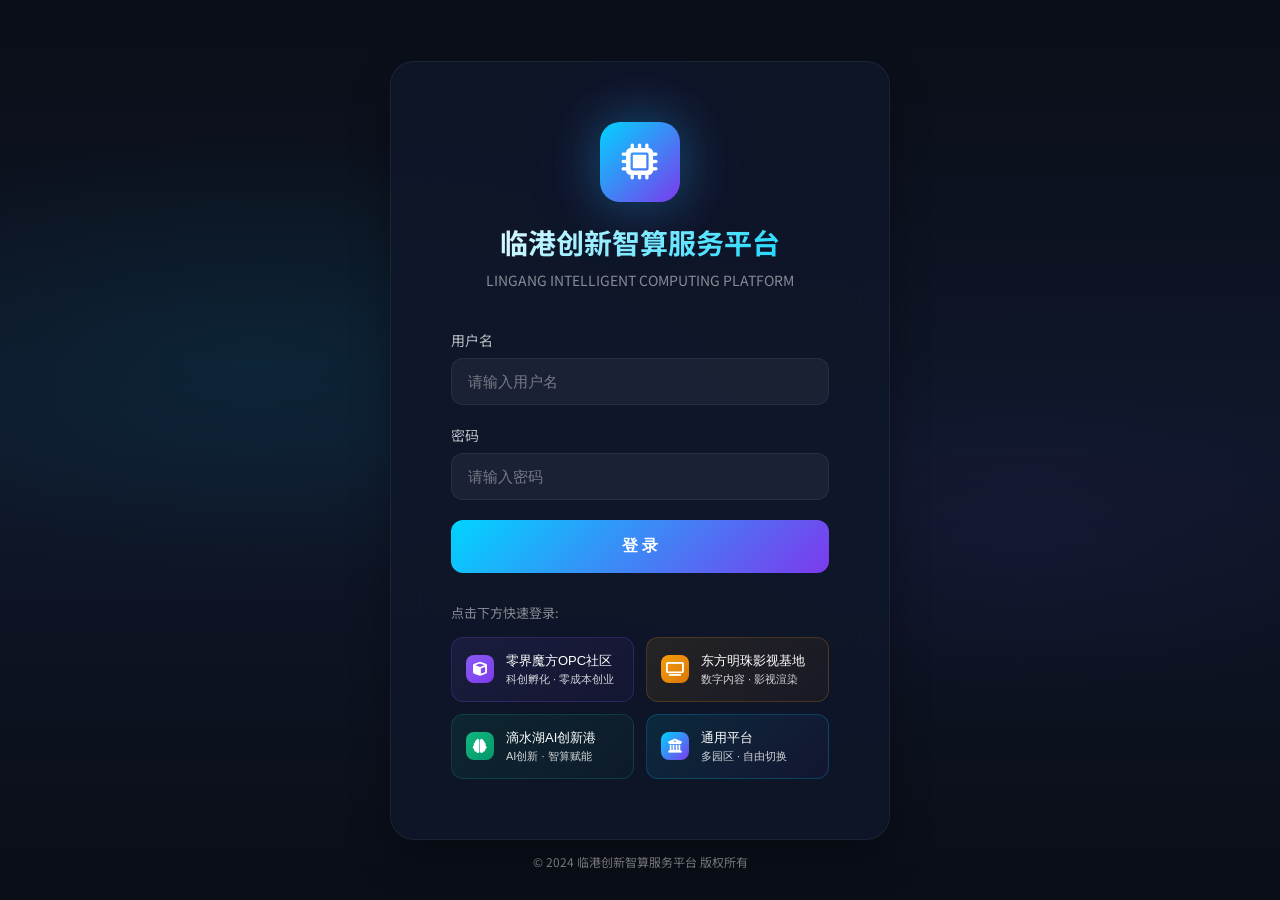
==== commit 7a9864ff: "更新算力平台项目文件" ====
--- a/demo/activities.html
+++ b/demo/activities.html
@@ -34,9 +34,10 @@
             <nav class="nav" id="mainNav">
                 <a href="index.html" class="nav-item">首页</a>
                 <a href="models.html" class="nav-item" data-feature="models">模型广场</a>
-                <a href="resources.html" class="nav-item" data-feature="resources">优惠资源</a>
-                <a href="agent.html" class="nav-item" data-feature="agent">智能助手</a>
-                <a href="innovation.html" class="nav-item" data-feature="innovation">创新世界</a>
+                <a href="resources.html" class="nav-item" data-feature="resources">算力资源</a>
+                <a href="agent.html" class="nav-item" data-feature="agent">OpenClaw</a>
+                <a href="cross-border.html" class="nav-item" data-feature="cross-border">跨境专线</a>
+                <a href="innovation.html" class="nav-item" data-feature="innovation">创新生态</a>
                 <a href="activities.html" class="nav-item active" data-feature="activities">线下活动</a>
                 <a href="dashboard.html" class="nav-item">控制台</a>
             </nav>
